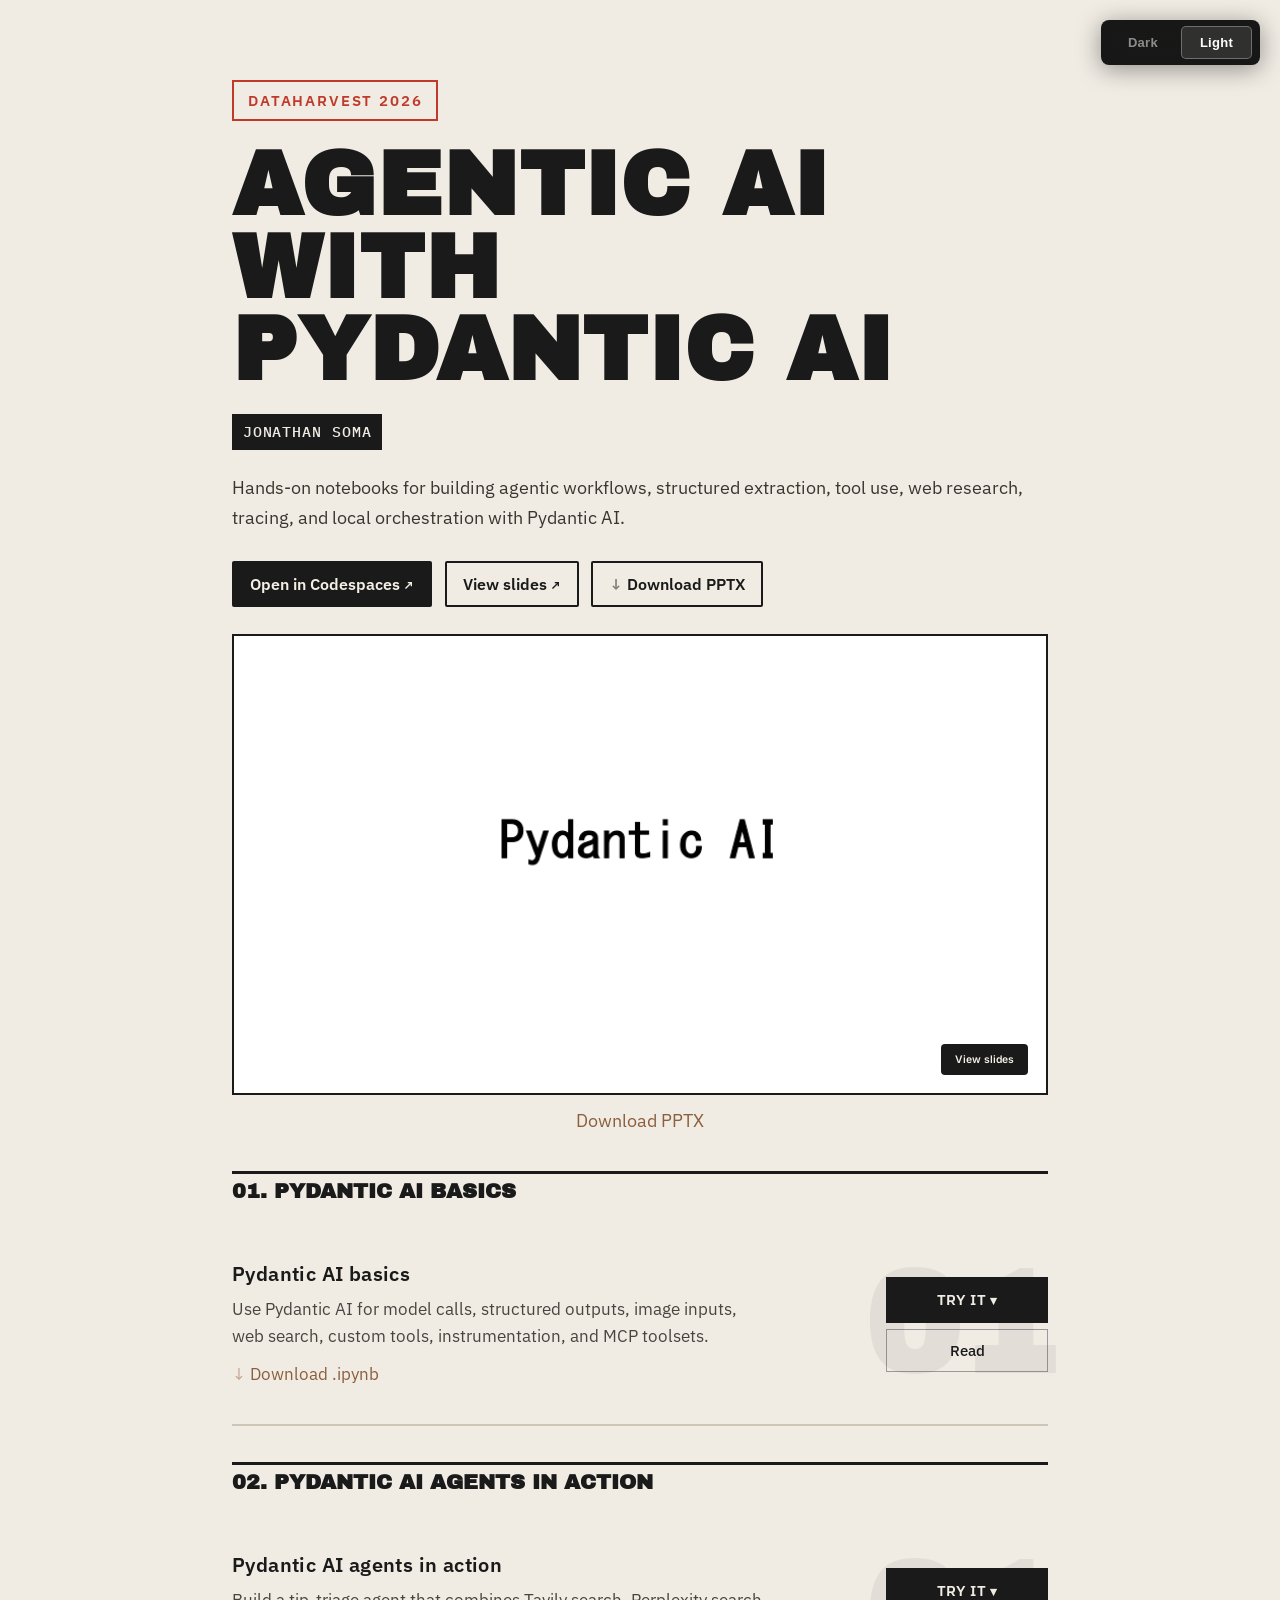
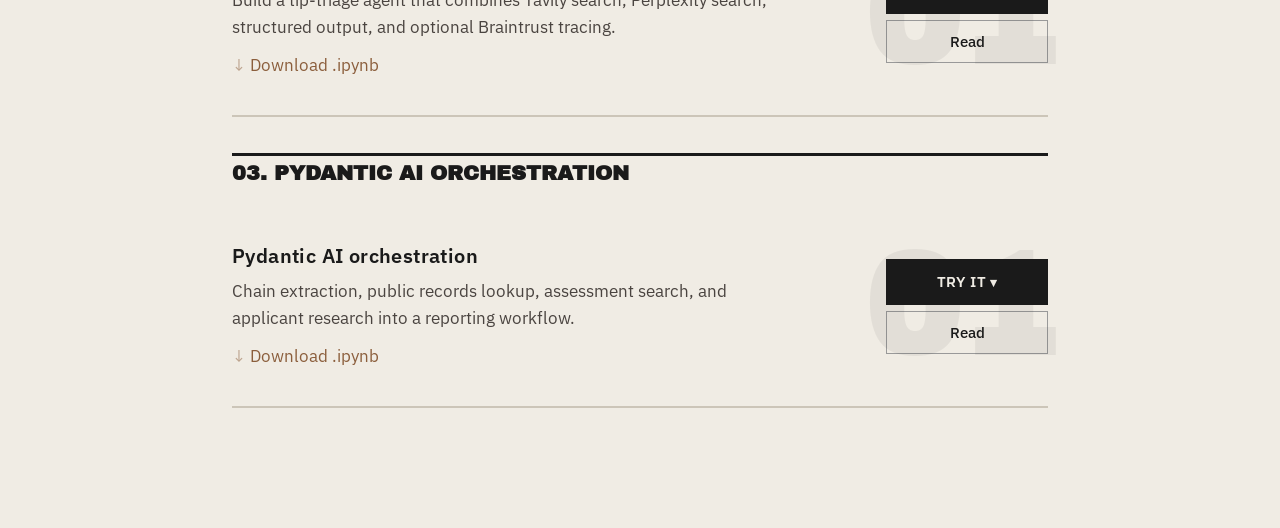
==== docs/index.html @ 36f150ea "everything" ====
<!DOCTYPE html>
<html lang="en">
<head>
    <meta charset="utf-8">
    <meta name="viewport" content="width=device-width, initial-scale=1">
    <title>Agentic AI with Pydantic AI</title>

    <link rel="preconnect" href="https://fonts.googleapis.com">
    <link rel="preconnect" href="https://fonts.gstatic.com" crossorigin>
    <link href="https://fonts.googleapis.com/css2?family=Playfair+Display:ital,wght@0,400;0,700;1,400;1,700&family=Source+Serif+4:ital,opsz,wght@0,8..60,400;0,8..60,600;1,8..60,400&family=Inter:wght@400;500;600&family=Archivo+Black&family=IBM+Plex+Mono:wght@400;500&family=IBM+Plex+Sans:wght@400;500;600&display=swap" rel="stylesheet">
    <link rel="stylesheet" href="static/base.css">
    
<link rel="stylesheet" href="static/index.css">

    <script>
    // Set theme before paint to avoid FOUC
    (function(){var s=localStorage.getItem('theme');var t=s||(window.matchMedia('(prefers-color-scheme: light)').matches?'light':'dark');document.documentElement.className='theme-'+(t==='dark'?'noir':'broadsheet');})();
    </script>
</head>
<body>

<div class="theme-switcher">
    <button class="active" onclick="setTheme('dark', this)">Dark</button>
    <button onclick="setTheme('light', this)">Light</button>
</div>

<div class="page">
    
<header>
    <div class="conference-label">DataHarvest 2026</div>
    <h1 class="site-title">Agentic AI with Pydantic AI</h1>
    <p class="site-author">Jonathan Soma</p>
    <div class="site-description"><p>Hands-on notebooks for building agentic workflows, structured extraction, tool use, web research, tracing, and local orchestration with Pydantic AI.</p></div>
    
    <div class="site-actions">
        
        <a href="https://codespaces.new/jsoma/workshop-ai-agents?ref=main" class="site-action-btn site-action-codespaces site-action-highlight" target="_blank" rel="noopener">Open in Codespaces</a>
        
        <a href="./pydantic-ai-agents.pdf" class="site-action-btn site-action-slides">View slides</a>
        
        <a href="./pydantic-ai-agents.pptx" class="site-action-btn site-action-download" download>Download PPTX</a>
        
    </div>
    
    
    <div id="slides-pydantic-ai-agents" class="slide-embed workshop-slide-embed">
    <button class="slide-preview" type="button" onclick="loadSlides('slides-pydantic-ai-agents', './pydantic-ai-agents.pdf')">
        
        <img src="./pydantic-ai-agents-thumb.png" alt="Slide deck preview">
        
        <span class="slide-preview-label">View slides</span>
    </button>
    
    <div class="slide-download">
        <a href="./pydantic-ai-agents.pptx" download>Download PPTX</a>
    </div>
    
    <div class="slide-container" style="display: none;">
        <iframe title="Workshop slides" loading="lazy"></iframe>
    </div>
</div>
    
    
</header>


<hr class="section-divider">
<h2 class="section-title">01. Pydantic AI basics</h2>



<div class="notebook-card">
    <div class="step-number">01</div>
    <div class="card-content">
        <h3 class="notebook-title"><a href="./01-pydantic-ai-basics/01-pydantic-ai-basics-ANSWERS.html">Pydantic AI basics</a></h3>
        <p class="notebook-desc">Use Pydantic AI for model calls, structured outputs, image inputs, web search, custom tools, instrumentation, and MCP toolsets.</p>
        
        <div class="secondary-actions">
            
            <a href="./01-pydantic-ai-basics/01-pydantic-ai-basics-ANSWERS.ipynb" class="action-download" download>Download .ipynb</a>
            
        </div>
        
        
    </div>
    <div class="card-action">
        
        <details class="try-menu">
            <summary class="primary-btn">Try it</summary>
            <div class="try-options">
                
                <a href="https://colab.research.google.com/github/jsoma/workshop-ai-agents/blob/main/docs/01-pydantic-ai-basics/01-pydantic-ai-basics-ANSWERS.ipynb" target="_blank" rel="noopener">Open in Colab</a>
                
                <a href="https://colab.research.google.com/github/jsoma/workshop-ai-agents/blob/main/docs/01-pydantic-ai-basics/01-pydantic-ai-basics.ipynb" target="_blank" rel="noopener">Colab (code-along)</a>
                
                <a href="https://codespaces.new/jsoma/workshop-ai-agents?ref=main" target="_blank" rel="noopener">Codespaces</a>
                
            </div>
        </details>
        
        <a href="./01-pydantic-ai-basics/01-pydantic-ai-basics-ANSWERS.html" class="read-btn">Read</a>
    </div>
</div>


<hr class="section-divider">
<h2 class="section-title">02. Pydantic AI agents in action</h2>



<div class="notebook-card">
    <div class="step-number">01</div>
    <div class="card-content">
        <h3 class="notebook-title"><a href="./02-pydantic-ai-agents-in-action/02-pydantic-ai-agents-in-action-ANSWERS.html">Pydantic AI agents in action</a></h3>
        <p class="notebook-desc">Build a tip-triage agent that combines Tavily search, Perplexity search, structured output, and optional Braintrust tracing.</p>
        
        <div class="secondary-actions">
            
            <a href="./02-pydantic-ai-agents-in-action/02-pydantic-ai-agents-in-action-ANSWERS.ipynb" class="action-download" download>Download .ipynb</a>
            
        </div>
        
        
    </div>
    <div class="card-action">
        
        <details class="try-menu">
            <summary class="primary-btn">Try it</summary>
            <div class="try-options">
                
                <a href="https://colab.research.google.com/github/jsoma/workshop-ai-agents/blob/main/docs/02-pydantic-ai-agents-in-action/02-pydantic-ai-agents-in-action-ANSWERS.ipynb" target="_blank" rel="noopener">Open in Colab</a>
                
                <a href="https://colab.research.google.com/github/jsoma/workshop-ai-agents/blob/main/docs/02-pydantic-ai-agents-in-action/02-pydantic-ai-agents-in-action.ipynb" target="_blank" rel="noopener">Colab (code-along)</a>
                
                <a href="https://codespaces.new/jsoma/workshop-ai-agents?ref=main" target="_blank" rel="noopener">Codespaces</a>
                
            </div>
        </details>
        
        <a href="./02-pydantic-ai-agents-in-action/02-pydantic-ai-agents-in-action-ANSWERS.html" class="read-btn">Read</a>
    </div>
</div>


<hr class="section-divider">
<h2 class="section-title">03. Pydantic AI orchestration</h2>



<div class="notebook-card">
    <div class="step-number">01</div>
    <div class="card-content">
        <h3 class="notebook-title"><a href="./03-pydantic-ai-orchestration/03-pydantic-ai-orchestration-ANSWERS.html">Pydantic AI orchestration</a></h3>
        <p class="notebook-desc">Chain extraction, public records lookup, assessment search, and applicant research into a reporting workflow.</p>
        
        <div class="secondary-actions">
            
            <a href="./03-pydantic-ai-orchestration/03-pydantic-ai-orchestration-ANSWERS.ipynb" class="action-download" download>Download .ipynb</a>
            
        </div>
        
        
    </div>
    <div class="card-action">
        
        <details class="try-menu">
            <summary class="primary-btn">Try it</summary>
            <div class="try-options">
                
                <a href="https://colab.research.google.com/github/jsoma/workshop-ai-agents/blob/main/docs/03-pydantic-ai-orchestration/03-pydantic-ai-orchestration-ANSWERS.ipynb" target="_blank" rel="noopener">Open in Colab</a>
                
                <a href="https://colab.research.google.com/github/jsoma/workshop-ai-agents/blob/main/docs/03-pydantic-ai-orchestration/03-pydantic-ai-orchestration.ipynb" target="_blank" rel="noopener">Colab (code-along)</a>
                
                <a href="https://codespaces.new/jsoma/workshop-ai-agents?ref=main" target="_blank" rel="noopener">Codespaces</a>
                
            </div>
        </details>
        
        <a href="./03-pydantic-ai-orchestration/03-pydantic-ai-orchestration-ANSWERS.html" class="read-btn">Read</a>
    </div>
</div>





</div>

<script>
function setTheme(theme, btn) {
    var darkNames = {'dark':1, 'noir':1};
    var cls = darkNames[theme] ? 'noir' : 'broadsheet';
    document.documentElement.className = 'theme-' + cls;
    document.querySelectorAll('.theme-switcher button').forEach(function(b) { b.classList.remove('active'); });
    btn.classList.add('active');
    localStorage.setItem('theme', darkNames[theme] ? 'dark' : 'light');
}

// Sync button active state (theme already set by head script)
(function() {
    var saved = localStorage.getItem('theme');
    var theme = saved || (window.matchMedia('(prefers-color-scheme: light)').matches ? 'light' : 'dark');
    var label = theme === 'dark' ? 'Dark' : 'Light';
    document.querySelectorAll('.theme-switcher button').forEach(function(b) {
        b.classList.toggle('active', b.textContent.trim() === label);
    });
})();

window.matchMedia('(prefers-color-scheme: light)').addEventListener('change', function(e) {
    if (!localStorage.getItem('theme')) {
        var cls = e.matches ? 'broadsheet' : 'noir';
        document.documentElement.className = 'theme-' + cls;
        var label = e.matches ? 'Light' : 'Dark';
        document.querySelectorAll('.theme-switcher button').forEach(function(b) {
            b.classList.toggle('active', b.textContent.trim() === label);
        });
    }
});

function loadSlides(slideId, slideUrl) {
    var root = document.getElementById(slideId);
    if (!root) return;
    var preview = root.querySelector('.slide-preview');
    var container = root.querySelector('.slide-container');
    var frame = container && container.querySelector('iframe, embed');
    if (frame && !frame.getAttribute('src')) {
        frame.setAttribute('src', slideUrl);
    }
    if (preview) preview.style.display = 'none';
    if (container) container.style.display = 'block';
}

document.addEventListener('click', function(event) {
    document.querySelectorAll('details.try-menu[open], details.nb-try-menu[open]').forEach(function(menu) {
        if (!menu.contains(event.target)) {
            menu.removeAttribute('open');
        }
    });
});

document.addEventListener('keydown', function(event) {
    if (event.key === 'Escape') {
        document.querySelectorAll('details.try-menu[open], details.nb-try-menu[open]').forEach(function(menu) {
            menu.removeAttribute('open');
        });
    }
});
</script>

<script>
// Detect blocked newsletter iframes and show a fallback link
(function() {
    function replaceWithLink(iframe, src) {
        var link = document.createElement('a');
        link.href = src;
        link.className = 'newsletter-fallback-btn';
        link.innerHTML = 'Subscribe to the newsletter &rarr;';
        iframe.replaceWith(link);
        // Also hide the beehiiv script tag if present
        var scripts = document.querySelectorAll('.newsletter-signup script');
        scripts.forEach(function(s) { s.remove(); });
    }
    document.querySelectorAll('.newsletter-signup iframe').forEach(function(iframe) {
        var src = iframe.src;
        if (!src) return;
        // Check iframe dimensions after it settles — blocked iframes
        // typically render as 0-height or very small
        var timer = setTimeout(function() {
            var h = iframe.offsetHeight || iframe.getBoundingClientRect().height;
            if (h < 20) {
                replaceWithLink(iframe, src);
            }
        }, 3000);
    });
})();
</script>
</body>
</html>
---- docs/static/base.css ----
/* ================================================================
   THEME SWITCHER
   ================================================================ */
.theme-switcher {
    position: fixed;
    top: 20px;
    right: 20px;
    z-index: 9999;
    display: flex;
    gap: 4px;
    padding: 6px 8px;
    border-radius: 8px;
    background: rgba(0,0,0,0.9);
    backdrop-filter: blur(10px);
    box-shadow: 0 4px 24px rgba(0,0,0,0.4);
}
.theme-switcher button {
    padding: 8px 18px;
    border: 1.5px solid transparent;
    border-radius: 5px;
    cursor: pointer;
    font-size: 13px;
    font-weight: 600;
    letter-spacing: 0.02em;
    transition: all 0.2s;
    color: rgba(255,255,255,0.5);
    background: transparent;
    font-family: -apple-system, sans-serif;
}
.theme-switcher button:hover {
    color: white;
}
.theme-switcher button.active {
    color: white;
    border-color: rgba(255,255,255,0.3);
    background: rgba(255,255,255,0.1);
}

/* ================================================================
   RESET
   ================================================================ */
*, *::before, *::after { box-sizing: border-box; margin: 0; padding: 0; }
a { text-decoration: none; }

/* ================================================================
   SHARED STRUCTURE
   ================================================================ */
body {
    min-height: 100vh;
    transition: background-color 0.5s;
}
.page {
    max-width: 860px;
    margin: 0 auto;
    padding: 80px 32px 120px;
}

/* ================================================================
   SHARED LAZY SLIDE EMBED
   ================================================================ */
.slide-embed {
    margin: 2em 0;
}
.slide-embed.workshop-slide-embed {
    margin-top: 1.5em;
}
.slide-embed .slide-preview {
    position: relative;
    display: block;
    width: 100%;
    padding: 0;
    border: 0;
    background: transparent;
    cursor: pointer;
    text-align: left;
}
.slide-embed .slide-preview img {
    display: block;
    width: 100%;
    max-height: 460px;
    object-fit: contain;
}
.slide-embed .slide-preview-fallback {
    display: block;
    padding: 4em 2em;
    text-align: center;
}
.slide-embed .slide-preview-label {
    position: absolute;
    right: 18px;
    bottom: 18px;
    padding: 9px 14px;
    border-radius: 4px;
    font-family: 'Inter', sans-serif;
    font-size: 0.78em;
    font-weight: 600;
}
.slide-embed .slide-download {
    margin-top: 0.6em;
    text-align: center;
}
.slide-embed .slide-container iframe {
    display: block;
    width: 100%;
    height: min(78vh, 760px);
    border: 0;
}
.theme-noir .slide-embed .slide-preview {
    border: 1px solid #333;
    background: #0b0b0b;
}
.theme-noir .slide-embed .slide-preview:hover {
    border-color: #666;
}
.theme-noir .slide-embed .slide-preview-fallback {
    color: #999;
}
.theme-noir .slide-embed .slide-preview-label {
    background: #e8e4dc;
    color: #111;
}
.theme-noir .slide-embed .slide-container iframe {
    border: 1px solid #333;
}
.theme-noir .slide-embed .slide-download a {
    color: #bbb;
}
.theme-broadsheet .slide-embed .slide-preview {
    border: 2px solid #1a1a1a;
    background: #efe4d2;
}
.theme-broadsheet .slide-embed .slide-preview:hover {
    border-color: #8b5e3c;
}
.theme-broadsheet .slide-embed .slide-preview-fallback {
    color: #5b4a3e;
}
.theme-broadsheet .slide-embed .slide-preview-label {
    background: #1a1a1a;
    color: #f5f0e6;
}
.theme-broadsheet .slide-embed .slide-container iframe {
    border: 2px solid #1a1a1a;
}
.theme-broadsheet .slide-embed .slide-download a {
    color: #8b5e3c;
}

/* ================================================================
   NEWSLETTER FALLBACK BUTTON
   ================================================================ */
.newsletter-fallback-btn {
    display: inline-block;
    padding: 12px 28px;
    border-radius: 4px;
    font-weight: 600;
    letter-spacing: 0.03em;
    text-decoration: none;
    transition: all 0.15s;
    margin-top: 0.5em;
}
.theme-noir .newsletter-fallback-btn {
    font-family: 'Inter', sans-serif;
    font-size: 0.85em;
    color: #111;
    background: #c0392b;
    border: 1px solid #c0392b;
}
.theme-noir .newsletter-fallback-btn:hover {
    background: #e74c3c;
    border-color: #e74c3c;
}
.theme-broadsheet .newsletter-fallback-btn {
    font-family: 'IBM Plex Sans', sans-serif;
    font-size: 0.9em;
    color: #f0ece4;
    background: #c0392b;
    border: 2px solid #c0392b;
    text-transform: uppercase;
}
.theme-broadsheet .newsletter-fallback-btn:hover {
    background: #a02a1e;
    border-color: #a02a1e;
}

/* ================================================================
   RESPONSIVE
   ================================================================ */
@media (max-width: 640px) {
    .theme-switcher {
        top: auto;
        bottom: 12px;
        right: 12px;
        left: 12px;
        justify-content: center;
    }
    .page { padding: 60px 20px 100px; }
}
---- docs/static/index.css ----
/* ================================================================
   SHARED STRUCTURAL
   ================================================================ */
.notebook-card { position: relative; }

.card-action {
    width: 9rem;
}
.card-action .try-menu,
.card-action .primary-btn,
.card-action .read-btn {
    box-sizing: border-box;
    width: 100%;
}

.section-title {
    margin: 0;
}
.section-intro {
    margin-top: 0;
}
.section-description {
    margin: 0 0 1.4em;
    max-width: 720px;
}
.section-description > :first-child {
    margin-top: 0;
}
.section-description p {
    margin: 0 0 1em;
}
.section-description ul,
.section-description ol {
    margin: 0 0 1em;
    padding-left: 1.4em;
}
.section-description li {
    padding-left: 0.15em;
}
.section-description > :last-child {
    margin-bottom: 0;
}

.secondary-actions {
    display: flex;
    flex-wrap: wrap;
    gap: 0.3em 1.2em;
    margin-top: 0.6em;
}
.secondary-actions a {
    transition: all 0.15s;
}

.ref-links {
    margin-top: 0.8em;
}
.ref-links span {
    display: inline;
}
.ref-links a {
    transition: color 0.15s;
}

.site-actions {
    display: flex;
    flex-wrap: wrap;
    gap: 0.7em;
    margin-top: 1.5em;
}
.site-action-btn {
    display: inline-block;
    transition: all 0.15s;
}
.site-action-codespaces::after,
.site-action-slides::after {
    content: ' \2197';
    font-size: 0.85em;
}
.site-action-download::before {
    content: '\2193  ';
    opacity: 0.5;
}

.primary-btn::after {
    content: ' \2197';
    font-size: 0.85em;
}
.try-menu {
    position: relative;
    display: inline-block;
}
.try-menu > summary {
    cursor: pointer;
    list-style: none;
}
.try-menu > summary::-webkit-details-marker {
    display: none;
}
.try-menu > .primary-btn::after {
    content: ' \25BE';
}
.try-options {
    position: absolute;
    right: 0;
    top: calc(100% + 6px);
    z-index: 50;
    display: none;
    min-width: 180px;
    overflow: hidden;
    border-radius: 4px;
}
.try-menu[open] .try-options {
    display: flex;
    flex-direction: column;
}
.try-options a {
    display: block;
    padding: 0.65em 0.85em;
    text-decoration: none;
    white-space: nowrap;
}

.action-codealong::before {
    content: '\270E  ';
    opacity: 0.5;
}
.action-download::before {
    content: '\2193  ';
    opacity: 0.5;
}

.section-downloads {
    margin-top: 1.5em;
}
.section-download-btn::before {
    content: '\2193  ';
    opacity: 0.5;
}

/* ================================================================

   THEME: NOIR
   Dark, editorial. Giant italic serif. Ruled rows.

   ================================================================ */
.theme-noir {
    background: #111;
    color: #999;
    font-family: 'Source Serif 4', Georgia, serif;
    font-size: 19px;
    line-height: 1.6;
}

.theme-noir .page { max-width: 820px; }

.theme-noir .conference-label {
    font-family: 'Inter', sans-serif;
    font-size: 0.7em;
    font-weight: 600;
    letter-spacing: 0.18em;
    text-transform: uppercase;
    color: #c0392b;
    margin-bottom: 1.2em;
}

.theme-noir .site-title {
    font-family: 'Playfair Display', serif;
    font-size: clamp(3.2em, 7vw, 5em);
    font-weight: 400;
    font-style: italic;
    color: #f0ece4;
    line-height: 1.08;
    margin-bottom: 0.4em;
    letter-spacing: -0.01em;
}

.theme-noir .site-author {
    font-family: 'Inter', sans-serif;
    font-size: 0.85em;
    color: #666;
    margin-bottom: 1.2em;
}

.theme-noir .site-description {
    font-size: 1em;
    color: #777;
    line-height: 1.65;
    margin-bottom: 0.3em;
}
.theme-noir .site-description strong {
    color: #e8e4dc;
    font-weight: 600;
}

.theme-noir .site-meta-links {
    font-family: 'Inter', sans-serif;
    font-size: 0.85em;
    color: #555;
    margin-top: 1.5em;
}
.theme-noir .site-meta-links a {
    color: #888;
}
.theme-noir .site-meta-links a:hover {
    color: #f0ece4;
}

.theme-noir .site-action-btn {
    font-family: 'Inter', sans-serif;
    font-size: 0.78em;
    font-weight: 500;
    color: #e8e4dc;
    border: 1px solid #444;
    padding: 8px 16px;
    border-radius: 4px;
}
.theme-noir .site-action-btn:hover {
    border-color: #e8e4dc;
    background: #e8e4dc;
    color: #111;
}
.theme-noir .site-action-highlight {
    background: #e8e4dc;
    border-color: #e8e4dc;
    color: #111;
}
.theme-noir .site-action-highlight:hover {
    background: #fff;
    border-color: #fff;
    color: #111;
}

.theme-noir .section-divider {
    border: none;
    margin: 2em 0 0;
}

.theme-noir .section-title {
    font-family: 'Inter', sans-serif;
    font-size: 0.72em;
    font-weight: 600;
    letter-spacing: 0.16em;
    text-transform: uppercase;
    color: #777;
    margin: 0 0 0.8em;
}
.theme-noir .section-description {
    color: #888;
}
.theme-noir .section-description a {
    color: #e8e4dc;
}

.theme-noir .section-intro {
    border-top: 1px solid #222;
    padding: 1.8em 0;
}

.theme-noir .section-intro > * {
    margin-left: 72px;
}

.theme-noir .section-download-btn {
    display: inline-block;
    font-family: 'Inter', sans-serif;
    font-size: 0.8em;
    color: #bbb;
    letter-spacing: 0.02em;
    transition: color 0.15s;
}
.theme-noir .section-download-btn:hover {
    color: #e8e4dc;
}

.theme-noir .notebook-card {
    display: grid;
    grid-template-columns: 48px 1fr auto;
    gap: 0 24px;
    align-items: start;
    padding: 1.8em 0;
    border-top: 1px solid #222;
}
.theme-noir .notebook-card:last-of-type {
    border-bottom: 1px solid #222;
}

.theme-noir .step-number {
    font-family: 'Playfair Display', serif;
    font-size: 1.05em;
    color: #c0392b;
    padding-top: 2px;
    font-style: italic;
}

.theme-noir .card-content {
    min-width: 0;
}

.theme-noir .notebook-title {
    font-family: 'Inter', sans-serif;
    font-size: 0.9em;
    font-weight: 600;
    color: #e8e4dc;
    margin-bottom: 0.35em;
    line-height: 1.3;
}
.theme-noir .notebook-title a {
    color: inherit;
}
.theme-noir .notebook-title a:hover {
    color: #c0392b;
}

.theme-noir .notebook-desc {
    font-size: 0.9em;
    color: #666;
    line-height: 1.55;
}

.theme-noir .card-action {
    padding-top: 2px;
    display: flex;
    flex-direction: column;
    gap: 6px;
}

.theme-noir .primary-btn {
    display: inline-block;
    font-family: 'Inter', sans-serif;
    font-size: 0.7em;
    font-weight: 500;
    color: #e8e4dc;
    border: 1px solid #444;
    padding: 8px 20px;
    border-radius: 4px;
    white-space: nowrap;
    transition: all 0.15s;
}
.theme-noir .primary-btn:hover {
    border-color: #e8e4dc;
    background: #e8e4dc;
    color: #111;
}
.theme-noir .try-menu > .primary-btn {
    background: #e8e4dc;
    border-color: #e8e4dc;
    color: #111;
}
.theme-noir .try-menu > .primary-btn:hover {
    background: #fff;
    border-color: #fff;
    color: #111;
}
.theme-noir .try-options {
    background: #181818;
    border: 1px solid #444;
    box-shadow: 0 8px 24px rgba(0, 0, 0, 0.35);
}
.theme-noir .try-options a {
    font-family: 'Inter', sans-serif;
    font-size: 0.78em;
    color: #ddd;
}
.theme-noir .try-options a:hover {
    background: #242424;
    color: #fff;
}

.theme-noir .read-btn {
    display: inline-block;
    font-family: 'Inter', sans-serif;
    font-size: 0.7em;
    font-weight: 500;
    color: #888;
    border: 1px solid #333;
    padding: 7px 20px;
    border-radius: 4px;
    white-space: nowrap;
    transition: all 0.15s;
    text-align: center;
}
.theme-noir .read-btn:hover {
    color: #e8e4dc;
    border-color: #666;
}

.theme-noir .secondary-actions {
    grid-column: 2 / -1;
    margin-top: 0.6em;
    margin-bottom: 0.3em;
}
.theme-noir .secondary-actions a {
    font-family: 'Inter', sans-serif;
    font-size: 0.8em;
    color: #bbb;
    letter-spacing: 0.02em;
}
.theme-noir .secondary-actions a:hover {
    color: #e8e4dc;
}

.theme-noir .ref-links {
    grid-column: 2 / -1;
    font-family: 'Inter', sans-serif;
    font-size: 0.85em;
    color: #555;
}
.theme-noir .ref-links span { color: #555; }
.theme-noir .ref-links a { color: #9a8a7a; }
.theme-noir .ref-links a:hover { color: #c0392b; }

.theme-noir .site-footer {
    margin-top: 4em;
    font-family: 'Inter', sans-serif;
}
.theme-noir .newsletter-title {
    font-family: 'Playfair Display', serif;
    font-size: 1.5em;
    font-style: italic;
    color: #e8e4dc;
    margin-bottom: 0.2em;
}
.theme-noir .newsletter-desc {
    font-size: 0.8em;
    color: #666;
    margin-bottom: 0.5em;
}
.theme-noir .newsletter-signup {
    background: #111;
    text-align: center;
}
.theme-noir .newsletter-embed {
    width: 100%;
    max-width: 480px;
    height: 100px;
}

/* ================================================================

   THEME: BROADSHEET
   Light, massive condensed type. Monospace body.

   ================================================================ */
.theme-broadsheet {
    background: #f0ece4;
    color: #3a3530;
    font-family: 'IBM Plex Sans', -apple-system, sans-serif;
    font-size: 18px;
    line-height: 1.65;
}

.theme-broadsheet .page { max-width: 880px; }

.theme-broadsheet .conference-label {
    display: inline-block;
    font-family: 'IBM Plex Sans', sans-serif;
    font-size: 0.85em;
    font-weight: 600;
    letter-spacing: 0.12em;
    text-transform: uppercase;
    color: #c0392b;
    border: 2px solid #c0392b;
    padding: 6px 14px;
    margin-bottom: 1.5em;
}

.theme-broadsheet .site-title {
    font-family: 'Archivo Black', Impact, sans-serif;
    font-size: clamp(2.8em, 7vw, 5em);
    font-weight: 800;
    color: #1a1a1a;
    line-height: 0.92;
    text-transform: uppercase;
    margin-bottom: 0.25em;
    letter-spacing: 0.01em;
}

.theme-broadsheet .site-author {
    display: inline-block;
    font-family: 'IBM Plex Mono', monospace;
    font-size: 0.85em;
    font-weight: 500;
    text-transform: uppercase;
    letter-spacing: 0.06em;
    color: #f0ece4;
    background: #1a1a1a;
    padding: 0.35em 0.7em;
    margin-bottom: 1.5em;
}

.theme-broadsheet .site-description {
    font-size: 1em;
    color: #3a3530;
    line-height: 1.7;
    margin-bottom: 0.3em;
}
.theme-broadsheet .site-description strong {
    color: #1a1a1a;
    font-weight: 600;
    text-decoration: underline;
    text-decoration-thickness: 2px;
    text-underline-offset: 3px;
}

.theme-broadsheet .site-meta-links {
    font-size: 1em;
    color: #888;
    margin-top: 1.5em;
}
.theme-broadsheet .site-meta-links a { color: #8b5e3c; }
.theme-broadsheet .site-meta-links a:hover { color: #c0392b; }

.theme-broadsheet .site-action-btn {
    font-family: 'IBM Plex Sans', sans-serif;
    font-size: 0.88em;
    font-weight: 600;
    color: #1a1a1a;
    border: 2px solid #1a1a1a;
    padding: 8px 16px;
    border-radius: 2px;
}
.theme-broadsheet .site-action-btn:hover {
    background: #1a1a1a;
    color: #f5f0e6;
}
.theme-broadsheet .site-action-highlight {
    background: #1a1a1a;
    color: #f5f0e6;
}
.theme-broadsheet .site-action-highlight:hover {
    background: #c0392b;
    border-color: #c0392b;
}

.theme-broadsheet .section-divider {
    border: none;
    border-top: 3px solid #1a1a1a;
    margin: 2em 0 0;
}

.theme-broadsheet .section-title {
    font-family: 'Archivo Black', sans-serif;
    font-size: 1.15em;
    letter-spacing: 0;
    text-transform: uppercase;
    color: #1a1a1a;
    margin: 0 0 0.8em;
}
.theme-broadsheet .section-description {
    color: #4c473f;
}
.theme-broadsheet .section-description a {
    color: #8b5e3c;
}

.theme-broadsheet .section-download-btn {
    display: inline-block;
    font-size: 0.95em;
    color: #8b5e3c;
    transition: color 0.15s;
}
.theme-broadsheet .section-download-btn:hover {
    color: #c0392b;
}

.theme-broadsheet .notebook-card {
    display: grid;
    grid-template-columns: 1fr auto;
    gap: 0 32px;
    align-items: start;
    padding: 2em 0;
    border-bottom: 2px solid #ccc5b8;
    overflow: visible;
}

.theme-broadsheet .step-number {
    position: absolute;
    right: -8px;
    top: 50%;
    transform: translateY(-50%);
    font-family: 'Archivo Black', Impact, sans-serif;
    font-size: 8em;
    font-weight: 900;
    color: #1a1a1a;
    opacity: 0.06;
    line-height: 1;
    pointer-events: none;
}

.theme-broadsheet .card-content { min-width: 0; }

.theme-broadsheet .notebook-title {
    font-family: 'IBM Plex Sans', sans-serif;
    font-size: 1.1em;
    font-weight: 600;
    color: #1a1a1a;
    margin-bottom: 0.4em;
    line-height: 1.3;
    letter-spacing: 0.02em;
}
.theme-broadsheet .notebook-title a {
    color: inherit;
}
.theme-broadsheet .notebook-title a:hover {
    color: #c0392b;
}

.theme-broadsheet .notebook-desc {
    font-size: 0.95em;
    color: #4a4440;
    line-height: 1.6;
    max-width: 540px;
}

.theme-broadsheet .card-action {
    padding-top: 0;
    align-self: center;
    display: flex;
    flex-direction: column;
    gap: 6px;
}

.theme-broadsheet .primary-btn {
    display: inline-block;
    font-family: 'IBM Plex Sans', sans-serif;
    font-size: 0.85em;
    font-weight: 600;
    text-transform: uppercase;
    letter-spacing: 0.04em;
    color: #f0ece4;
    background: #1a1a1a;
    padding: 10px 22px;
    white-space: nowrap;
    transition: all 0.15s;
    text-align: center;
}
.theme-broadsheet .primary-btn:hover {
    background: #c0392b;
}
.theme-broadsheet .try-options {
    background: #f5f0e6;
    border: 2px solid #1a1a1a;
    box-shadow: 6px 6px 0 #1a1a1a;
}
.theme-broadsheet .try-options a {
    font-family: 'IBM Plex Sans', sans-serif;
    font-size: 0.9em;
    color: #1a1a1a;
}
.theme-broadsheet .try-options a:hover {
    background: #1a1a1a;
    color: #f5f0e6;
}

.theme-broadsheet .read-btn {
    display: inline-block;
    font-family: 'IBM Plex Sans', sans-serif;
    font-size: 0.85em;
    font-weight: 500;
    color: #1a1a1a;
    border: 1.5px solid #999;
    padding: 8px 22px;
    white-space: nowrap;
    transition: all 0.15s;
    text-align: center;
}
.theme-broadsheet .read-btn:hover {
    border-color: #1a1a1a;
    background: #1a1a1a;
    color: #f0ece4;
}

.theme-broadsheet .secondary-actions {
    grid-column: 1 / -1;
}
.theme-broadsheet .secondary-actions a {
    font-size: 0.95em;
    color: #8b5e3c;
}
.theme-broadsheet .secondary-actions a:hover { color: #c0392b; }

.theme-broadsheet .ref-links {
    grid-column: 1 / -1;
    font-size: 1em;
    color: #777;
}
.theme-broadsheet .ref-links span { color: #777; }
.theme-broadsheet .ref-links a { color: #8b5e3c; text-decoration: underline; }
.theme-broadsheet .ref-links a:hover { color: #c0392b; }

.theme-broadsheet .site-footer {
    margin-top: 4em;
}
.theme-broadsheet .newsletter-title {
    font-family: 'Archivo Black', sans-serif;
    font-size: 1.6em;
    text-transform: uppercase;
    color: #1a1a1a;
    margin-bottom: 0.2em;
}
.theme-broadsheet .newsletter-desc {
    font-size: 0.85em;
    color: #888;
    margin-bottom: 0.5em;
}
.theme-broadsheet .newsletter-signup {
    background: #f0ece4;
    text-align: center;
}
.theme-broadsheet .newsletter-embed {
    width: 100%;
    max-width: 480px;
    height: 100px;
}

/* ================================================================
   RESPONSIVE
   ================================================================ */
@media (max-width: 640px) {
    .theme-noir .notebook-card,
    .theme-broadsheet .notebook-card {
        grid-template-columns: 1fr;
        gap: 0.5em 0;
    }
    .theme-noir .step-number { margin-bottom: 0.3em; }
    .theme-broadsheet .step-number { display: none; }
    .theme-noir .card-action,
    .theme-broadsheet .card-action {
        grid-column: 1;
        margin-top: 0.8em;
        width: 100%;
        max-width: 12rem;
    }
    .theme-noir .primary-btn,
    .theme-broadsheet .primary-btn,
    .theme-noir .read-btn,
    .theme-broadsheet .read-btn {
        text-align: center;
    }
    .theme-noir .secondary-actions,
    .theme-broadsheet .secondary-actions,
    .theme-noir .ref-links,
    .theme-broadsheet .ref-links {
        grid-column: 1;
    }
    .theme-noir .section-intro > * {
        margin-left: 0;
    }
}
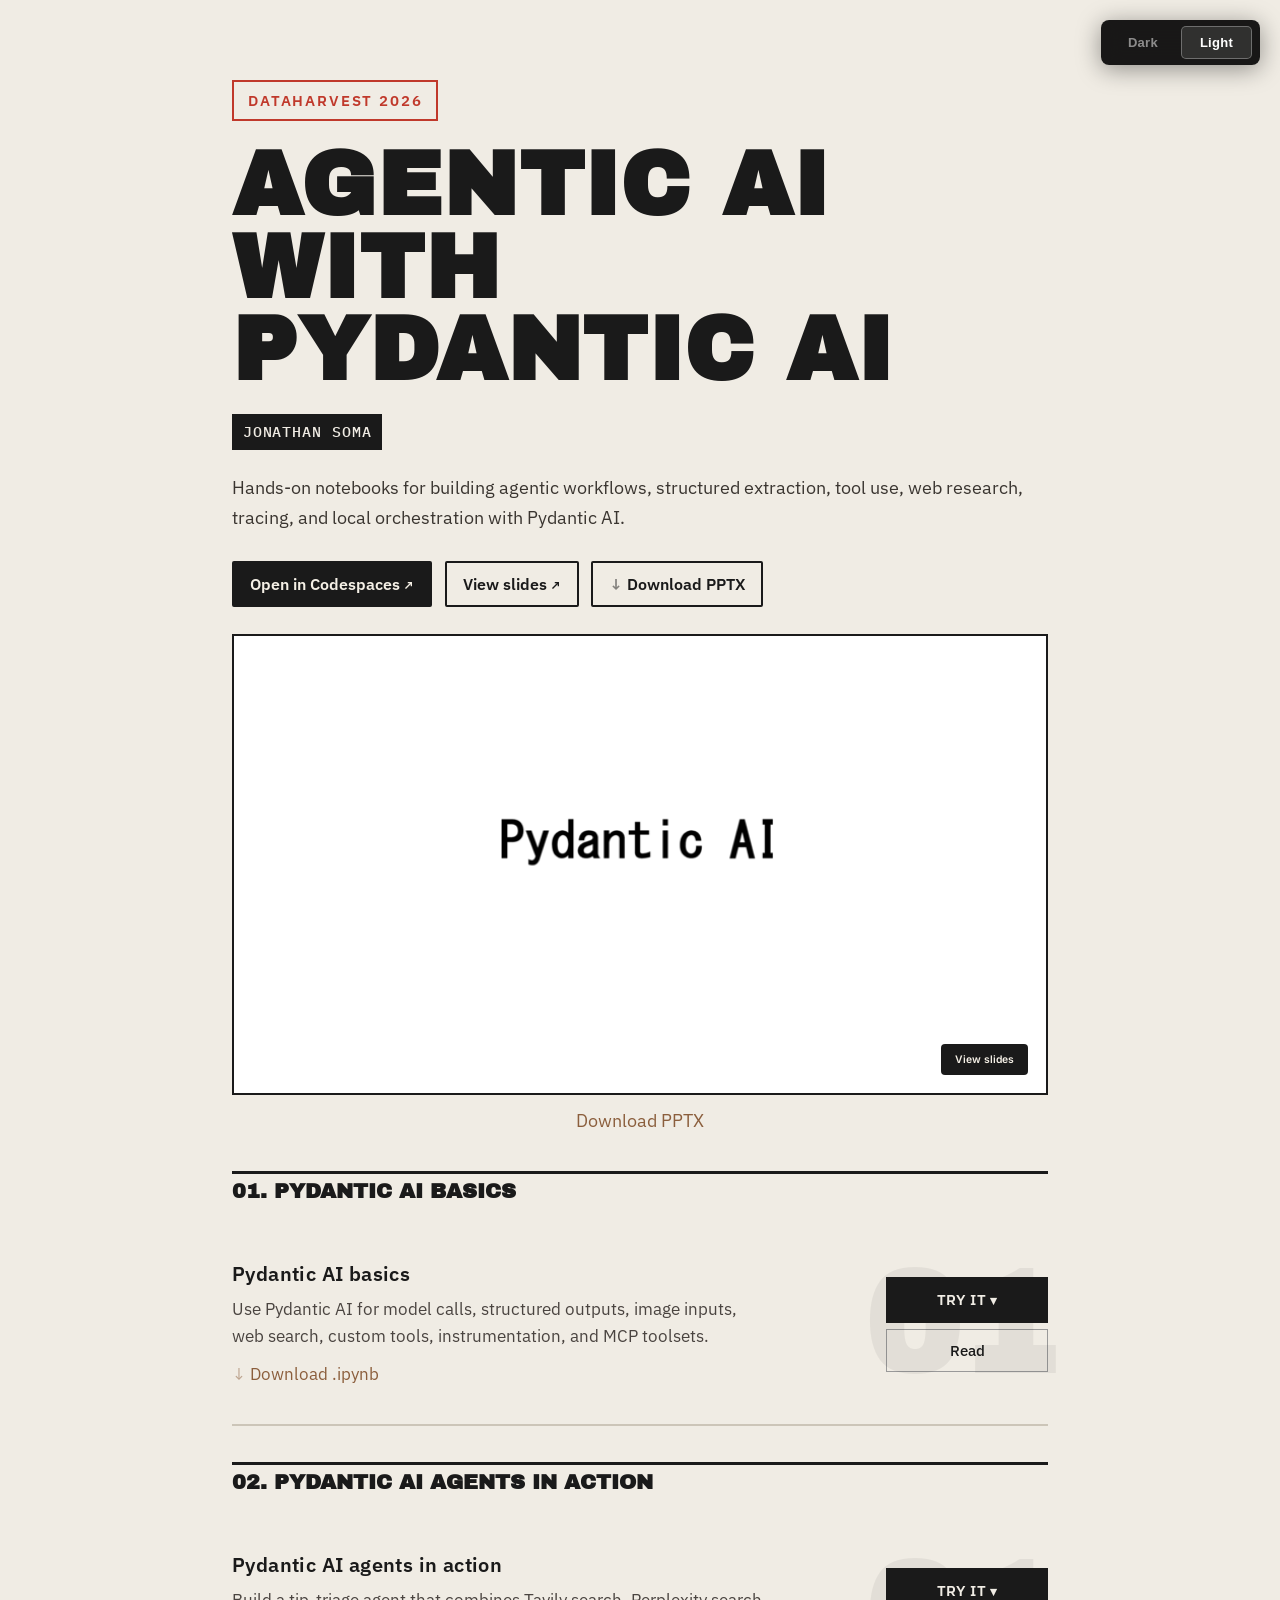
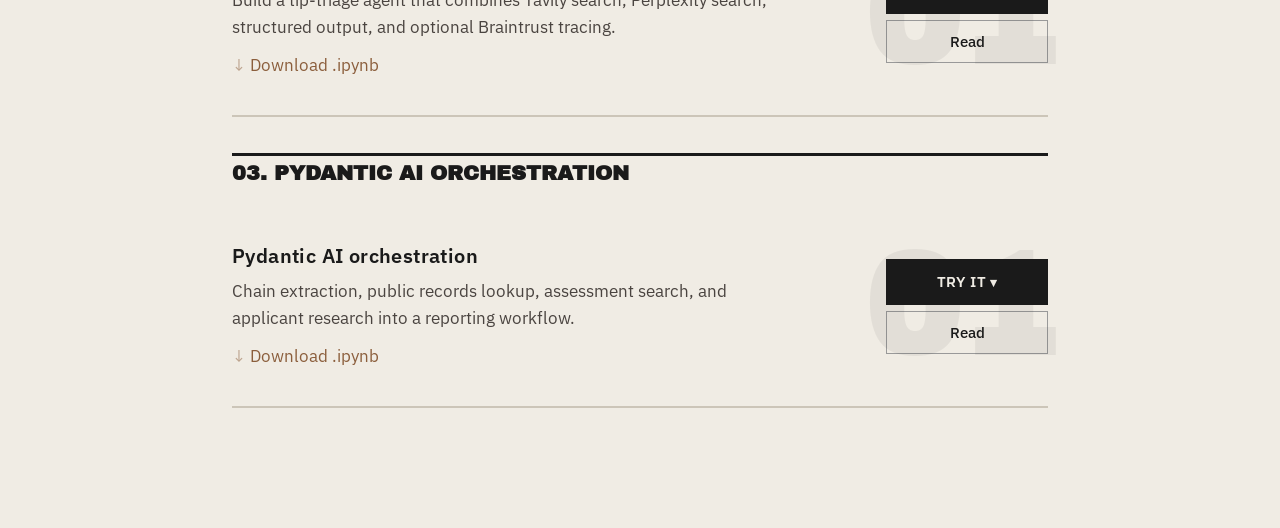
==== commit 0e6cf8a2: "social" ====
--- a/docs/index.html
+++ b/docs/index.html
@@ -4,6 +4,29 @@
     <meta charset="utf-8">
     <meta name="viewport" content="width=device-width, initial-scale=1">
     <title>Agentic AI with Pydantic AI</title>
+    
+    <meta name="description" content="Hands-on notebooks for building agentic workflows, structured extraction, tool use, web research, tracing, and local orchestration with Pydantic AI.">
+    <meta name="author" content="Jonathan Soma">
+    <link rel="canonical" href="https://jsoma.github.io/workshop-ai-agents/">
+    
+    
+    
+    <meta property="og:title" content="Agentic AI with Pydantic AI">
+    <meta property="og:description" content="Hands-on notebooks for building agentic workflows, structured extraction, tool use, web research, tracing, and local orchestration with Pydantic AI.">
+    <meta property="og:type" content="website">
+    <meta property="og:url" content="https://jsoma.github.io/workshop-ai-agents/">
+    <meta property="og:site_name" content="Agentic AI with Pydantic AI">
+    <meta property="og:image" content="https://jsoma.github.io/workshop-ai-agents/pydantic-ai-agents-social.png">
+    <meta property="og:image:width" content="1200">
+    <meta property="og:image:height" content="675">
+    <meta property="og:image:alt" content="Agentic AI with Pydantic AI preview">
+    <meta name="twitter:card" content="summary_large_image">
+    <meta name="twitter:title" content="Agentic AI with Pydantic AI">
+    <meta name="twitter:description" content="Hands-on notebooks for building agentic workflows, structured extraction, tool use, web research, tracing, and local orchestration with Pydantic AI.">
+    <meta name="twitter:image" content="https://jsoma.github.io/workshop-ai-agents/pydantic-ai-agents-social.png">
+    <meta name="twitter:image:alt" content="Agentic AI with Pydantic AI preview">
+    <meta name="twitter:creator" content="@dangerscarf">
+    
 
     <link rel="preconnect" href="https://fonts.googleapis.com">
     <link rel="preconnect" href="https://fonts.gstatic.com" crossorigin>
@@ -27,7 +50,7 @@
 <div class="page">
     
 <header>
-    <div class="conference-label">DataHarvest 2026</div>
+    <div class="conference-label">Dataharvest 2026</div>
     <h1 class="site-title">Agentic AI with Pydantic AI</h1>
     <p class="site-author">Jonathan Soma</p>
     <div class="site-description"><p>Hands-on notebooks for building agentic workflows, structured extraction, tool use, web research, tracing, and local orchestration with Pydantic AI.</p></div>
--- a/docs/static/index.css
+++ b/docs/static/index.css
@@ -131,6 +131,19 @@
 
 .section-downloads {
     margin-top: 1.5em;
+    margin-bottom: 1.2em;
+}
+.section-download-btn {
+    display: inline-flex;
+    align-items: center;
+    justify-content: center;
+    min-height: 42px;
+    padding: 10px 18px;
+    border-radius: 4px;
+    font-family: 'Inter', sans-serif;
+    font-weight: 600;
+    line-height: 1.2;
+    transition: background 0.15s, border-color 0.15s, color 0.15s, transform 0.15s;
 }
 .section-download-btn::before {
     content: '\2193  ';
@@ -261,15 +274,17 @@
 }
 
 .theme-noir .section-download-btn {
-    display: inline-block;
-    font-family: 'Inter', sans-serif;
     font-size: 0.8em;
-    color: #bbb;
+    color: #111;
+    background: #e8e4dc;
+    border: 1px solid #e8e4dc;
     letter-spacing: 0.02em;
-    transition: color 0.15s;
 }
 .theme-noir .section-download-btn:hover {
-    color: #e8e4dc;
+    color: #111;
+    background: #fff;
+    border-color: #fff;
+    transform: translateY(-1px);
 }
 
 .theme-noir .notebook-card {
@@ -554,13 +569,19 @@
 }
 
 .theme-broadsheet .section-download-btn {
-    display: inline-block;
     font-size: 0.95em;
-    color: #8b5e3c;
-    transition: color 0.15s;
+    color: #1a1a1a;
+    background: #fff;
+    border: 2px solid #1a1a1a;
+    font-family: 'IBM Plex Sans', sans-serif;
+    text-transform: uppercase;
+    letter-spacing: 0.03em;
 }
 .theme-broadsheet .section-download-btn:hover {
-    color: #c0392b;
+    color: #f5f0e6;
+    background: #1a1a1a;
+    border-color: #1a1a1a;
+    transform: translateY(-1px);
 }
 
 .theme-broadsheet .notebook-card {
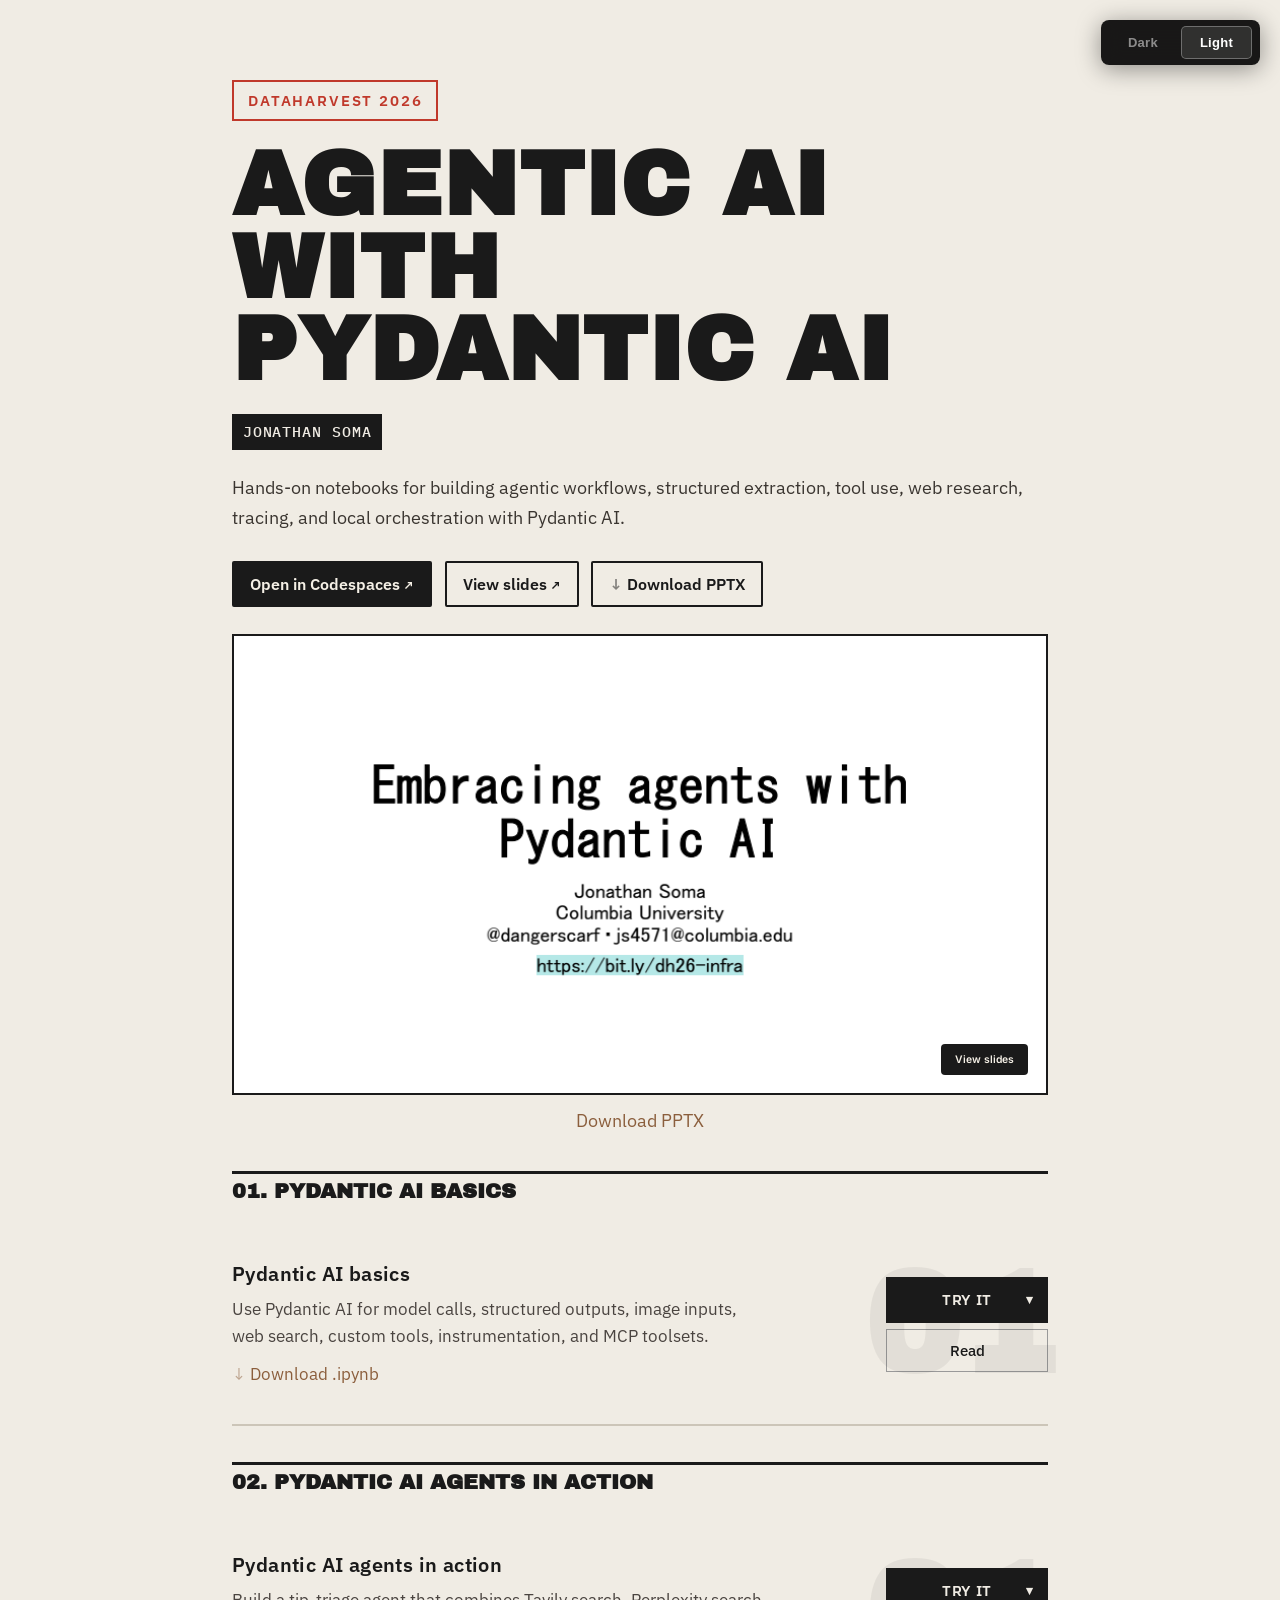
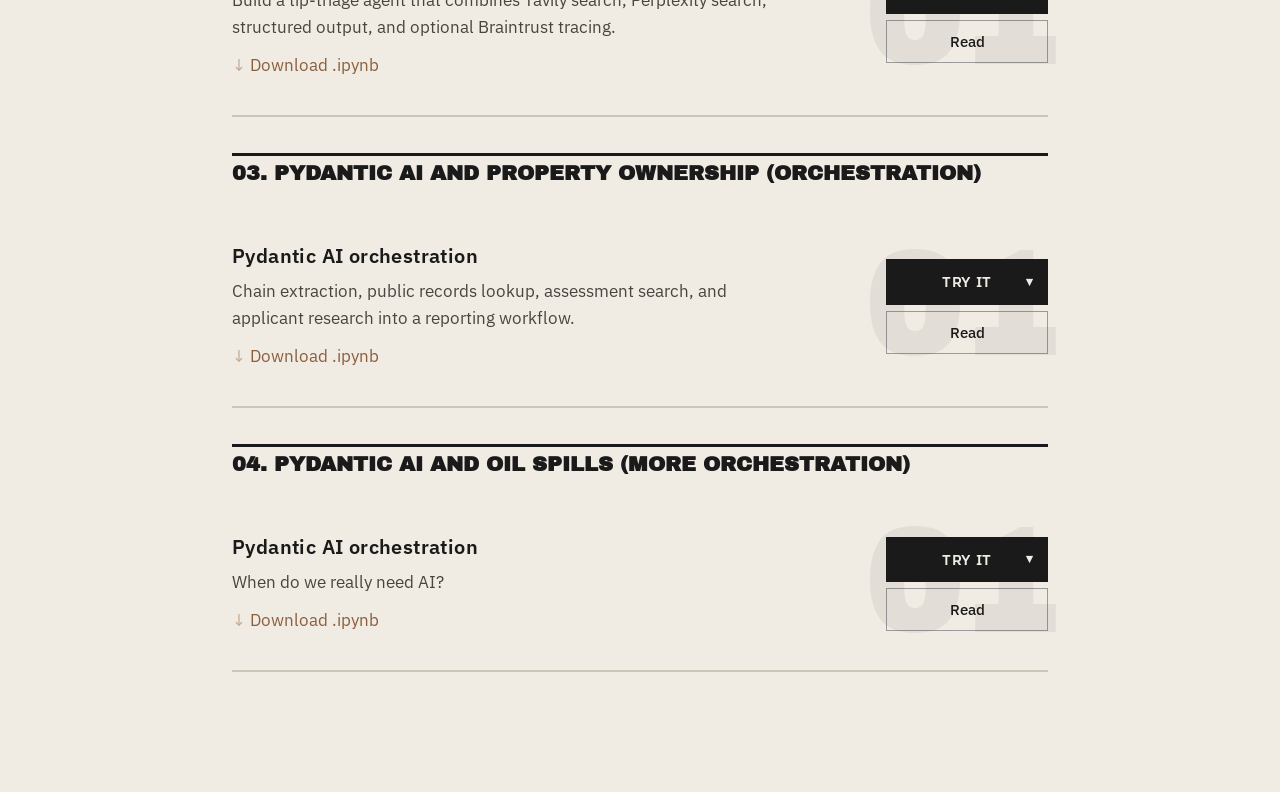
==== commit 2d060a58: "Update pydantic-ai" ====
--- a/docs/index.html
+++ b/docs/index.html
@@ -166,19 +166,19 @@
 
 
 <hr class="section-divider">
-<h2 class="section-title">03. Pydantic AI orchestration</h2>
+<h2 class="section-title">03. Pydantic AI and property ownership (orchestration)</h2>
 
 
 
 <div class="notebook-card">
     <div class="step-number">01</div>
     <div class="card-content">
-        <h3 class="notebook-title"><a href="./03-pydantic-ai-orchestration/03-pydantic-ai-orchestration-ANSWERS.html">Pydantic AI orchestration</a></h3>
+        <h3 class="notebook-title"><a href="./03-pydantic-ai-and-property-ownership-orchestration/03-pydantic-ai-orchestration-ANSWERS.html">Pydantic AI orchestration</a></h3>
         <p class="notebook-desc">Chain extraction, public records lookup, assessment search, and applicant research into a reporting workflow.</p>
         
         <div class="secondary-actions">
             
-            <a href="./03-pydantic-ai-orchestration/03-pydantic-ai-orchestration-ANSWERS.ipynb" class="action-download" download>Download .ipynb</a>
+            <a href="./03-pydantic-ai-and-property-ownership-orchestration/03-pydantic-ai-orchestration-ANSWERS.ipynb" class="action-download" download>Download .ipynb</a>
             
         </div>
         
@@ -190,16 +190,55 @@
             <summary class="primary-btn">Try it</summary>
             <div class="try-options">
                 
-                <a href="https://colab.research.google.com/github/jsoma/workshop-ai-agents/blob/main/docs/03-pydantic-ai-orchestration/03-pydantic-ai-orchestration-ANSWERS.ipynb" target="_blank" rel="noopener">Open in Colab</a>
-                
-                <a href="https://colab.research.google.com/github/jsoma/workshop-ai-agents/blob/main/docs/03-pydantic-ai-orchestration/03-pydantic-ai-orchestration.ipynb" target="_blank" rel="noopener">Colab (code-along)</a>
+                <a href="https://colab.research.google.com/github/jsoma/workshop-ai-agents/blob/main/docs/03-pydantic-ai-and-property-ownership-orchestration/03-pydantic-ai-orchestration-ANSWERS.ipynb" target="_blank" rel="noopener">Open in Colab</a>
+                
+                <a href="https://colab.research.google.com/github/jsoma/workshop-ai-agents/blob/main/docs/03-pydantic-ai-and-property-ownership-orchestration/03-pydantic-ai-orchestration.ipynb" target="_blank" rel="noopener">Colab (code-along)</a>
                 
                 <a href="https://codespaces.new/jsoma/workshop-ai-agents?ref=main" target="_blank" rel="noopener">Codespaces</a>
                 
             </div>
         </details>
         
-        <a href="./03-pydantic-ai-orchestration/03-pydantic-ai-orchestration-ANSWERS.html" class="read-btn">Read</a>
+        <a href="./03-pydantic-ai-and-property-ownership-orchestration/03-pydantic-ai-orchestration-ANSWERS.html" class="read-btn">Read</a>
+    </div>
+</div>
+
+
+<hr class="section-divider">
+<h2 class="section-title">04. Pydantic AI and oil spills (more orchestration)</h2>
+
+
+
+<div class="notebook-card">
+    <div class="step-number">01</div>
+    <div class="card-content">
+        <h3 class="notebook-title"><a href="./04-pydantic-ai-and-oil-spills-more-orchestration/04-pydantic-ai-north-dakota-spills-ANSWERS.html">Pydantic AI orchestration</a></h3>
+        <p class="notebook-desc">When do we really need AI?</p>
+        
+        <div class="secondary-actions">
+            
+            <a href="./04-pydantic-ai-and-oil-spills-more-orchestration/04-pydantic-ai-north-dakota-spills-ANSWERS.ipynb" class="action-download" download>Download .ipynb</a>
+            
+        </div>
+        
+        
+    </div>
+    <div class="card-action">
+        
+        <details class="try-menu">
+            <summary class="primary-btn">Try it</summary>
+            <div class="try-options">
+                
+                <a href="https://colab.research.google.com/github/jsoma/workshop-ai-agents/blob/main/docs/04-pydantic-ai-and-oil-spills-more-orchestration/04-pydantic-ai-north-dakota-spills-ANSWERS.ipynb" target="_blank" rel="noopener">Open in Colab</a>
+                
+                <a href="https://colab.research.google.com/github/jsoma/workshop-ai-agents/blob/main/docs/04-pydantic-ai-and-oil-spills-more-orchestration/04-pydantic-ai-north-dakota-spills.ipynb" target="_blank" rel="noopener">Colab (code-along)</a>
+                
+                <a href="https://codespaces.new/jsoma/workshop-ai-agents?ref=main" target="_blank" rel="noopener">Codespaces</a>
+                
+            </div>
+        </details>
+        
+        <a href="./04-pydantic-ai-and-oil-spills-more-orchestration/04-pydantic-ai-north-dakota-spills-ANSWERS.html" class="read-btn">Read</a>
     </div>
 </div>
 
--- a/docs/static/index.css
+++ b/docs/static/index.css
@@ -96,8 +96,17 @@
 .try-menu > summary::-webkit-details-marker {
     display: none;
 }
+.try-menu > .primary-btn {
+    position: relative;
+    display: block;
+    text-align: center;
+}
 .try-menu > .primary-btn::after {
-    content: ' \25BE';
+    content: '\25BE';
+    position: absolute;
+    right: 1.1em;
+    top: 50%;
+    transform: translateY(-50%);
 }
 .try-options {
     position: absolute;
